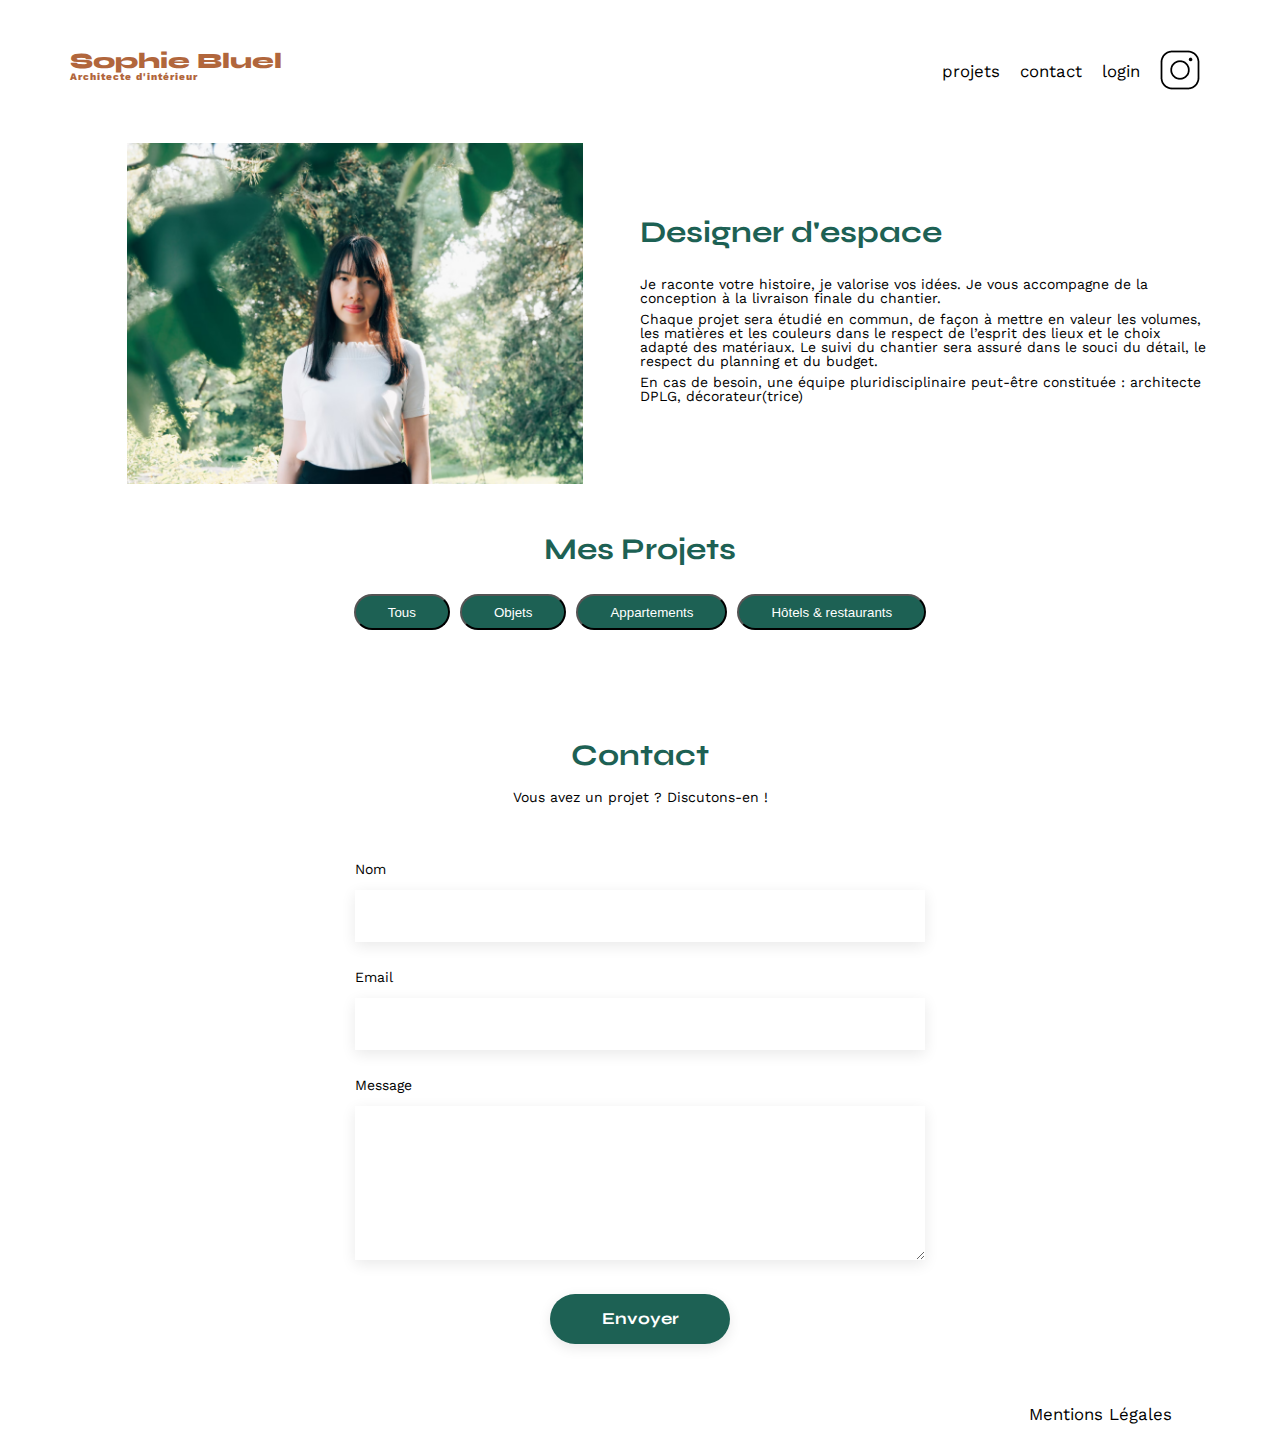
==== FrontEnd/index.html @ 84f20d96 "galerie fonctionnelle + filtres js wip" ====
<!DOCTYPE html>
<html lang="fr">
<head>
	<meta charset="UTF-8">
	<title>Sophie Bluel - Architecte d'intérieur</title>
	<meta name="viewport" content="width=device-width, initial-scale=1.0">
	<link rel="preconnect" href="https://fonts.googleapis.com">
	<link rel="preconnect" href="https://fonts.gstatic.com" crossorigin>
	<link href="https://fonts.googleapis.com/css2?family=Syne:wght@700;800&family=Work+Sans&display=swap" rel="stylesheet">
	<meta name="description" content="">
	<link rel="stylesheet" href="./assets/style.css">
	<script src="./assets/js/works.js" defer></script>
</head>
<body>
<header>
	<h1>Sophie Bluel <span>Architecte d'intérieur</span></h1>
	<nav>
		<ul>
			<li>projets</li>
			<li>contact</li>
			<li>login</li>
			<li><img src="./assets/icons/instagram.png" alt="Instagram"></li>
		</ul>
	</nav>
</header>
<main>
	<section id="introduction">
		<figure>
			<img src="./assets/images/sophie-bluel.png" alt="">
		</figure>
		<article>
			<h2>Designer d'espace</h2>
			<p>Je raconte votre histoire, je valorise vos idées. Je vous accompagne de la conception à la livraison finale du chantier.</p>
			<p>Chaque projet sera étudié en commun, de façon à mettre en valeur les volumes, les matières et les couleurs dans le respect de l’esprit des lieux et le choix adapté des matériaux. Le suivi du chantier sera assuré dans le souci du détail, le respect du planning et du budget.</p>
			<p>En cas de besoin, une équipe pluridisciplinaire peut-être constituée : architecte DPLG, décorateur(trice)</p>
		</article>
	</section>
	<section id="portfolio">
		<h2>Mes Projets</h2>
	
		<div class="categories">
			<button class="category" data-category="all">Tous</button>
			<button class="category" data-category="objets">Objets</button>
			<button class="category" data-category="appartements">Appartements</button>
			<button class="category" data-category="hôtel">Hôtels&nbsp;&&nbsp;restaurants</button>
		</div>

		<div class="gallery"></div>
	</section>
	<section id="contact">
		<h2>Contact</h2>
		<p>Vous avez un projet ? Discutons-en !</p>
		<form action="#" method="post">
			<label for="name">Nom</label>
			<input type="text" name="name" id="name">
			<label for="email">Email</label>
			<input type="email" name="email" id="email">
			<label for="message">Message</label>
			<textarea name="message" id="message" cols="30" rows="10"></textarea>
			<input type="submit" value="Envoyer">
		</form>
	</section>
</main>

<footer>
	<nav>
		<ul>
			<li>Mentions Légales</li>
		</ul>
	</nav>
</footer>
</body>
</html>
---- FrontEnd/assets/style.css ----
/* http://meyerweb.com/eric/tools/css/reset/
   v2.0 | 20110126
   License: none (public domain)
*/

html, body, div, span, applet, object, iframe,
h1, h2, h3, h4, h5, h6, p, blockquote, pre,
a, abbr, acronym, address, big, cite, code,
del, dfn, em, img, ins, kbd, q, s, samp,
small, strike, strong, sub, sup, tt, var,
b, u, i, center,
dl, dt, dd, ol, ul, li,
fieldset, form, label, legend,
table, caption, tbody, tfoot, thead, tr, th, td,
article, aside, canvas, details, embed,
figure, figcaption, footer, header, hgroup,
menu, nav, output, ruby, section, summary,
time, mark, audio, video {
	margin: 0;
	padding: 0;
	border: 0;
	font-size: 100%;
	font: inherit;
	vertical-align: baseline;
}
/* HTML5 display-role reset for older browsers */
article, aside, details, figcaption, figure,
footer, header, hgroup, menu, nav, section {
	display: block;
}
body {
	line-height: 1;
}
ol, ul {
	list-style: none;
}
blockquote, q {
	quotes: none;
}
blockquote:before, blockquote:after,
q:before, q:after {
	content: '';
	content: none;
}
table {
	border-collapse: collapse;
	border-spacing: 0;
}
/** end reset css**/
body {
	max-width: 1140px;
	margin:auto;
	font-family: 'Work Sans' ;
	font-size: 14px;
}
header {
	display: flex;
	justify-content: space-between;
	margin: 50px 0
}
section {
	margin: 50px 0
}

h1{
	display: flex;
	flex-direction: column;
	font-family: 'Syne';
	font-size: 22px;
	font-weight: 800;
	color: #B1663C
}

h1 > span {
	font-family: 'Work Sans';
	font-size:10px;
	letter-spacing: 0.1em;
;
}

h2{
	font-family: 'Syne';
	font-weight: 700;
	font-size: 30px;
	color: #1D6154
}
nav ul {
	display: flex;
	align-items: center;
	list-style-type: none;

}
nav li {
	padding: 0 10px;
	font-size: 1.2em;
}

li:hover {
	color: #B1663C;
}
#introduction {
	display: flex;
	align-items: center;
}
#introduction figure {
	flex: 1
}
#introduction img {
	display: block;
	margin: auto;
	width: 80%;
}

#introduction article {
	flex: 1
}
#introduction h2 {
	margin-bottom: 1em;
}

#introduction p {
	margin-bottom: 0.5em;
}
#portfolio h2 {
	text-align: center;
	margin-bottom: 1em;
}

.categories {
	display: flex;
	gap: 10px;
	width: 100%;
	justify-content: center;
}

.category {
	display: flex;
	justify-content: center;
	align-items: center;
	background-color: #1D6154;
	color: white;
	padding: 1rem 2rem;
	border-radius: 20px;
	height: 15px;
	cursor: pointer;
	
}

.gallery {
	width: 100%;
	display: grid;
	grid-template-columns: 1fr 1fr 1fr;
	grid-column-gap: 20px;
	grid-row-gap: 20px;
	padding: 30px 0;
}

.gallery img {
	width: 100%;

}
#contact {
	width: 50%;
margin: auto;
}
#contact > * {
	text-align: center;

}
#contact h2{
	margin-bottom: 20px;
}
#contact form {
	text-align: left;
	margin-top:30px;
	display: flex;
	flex-direction: column;
}

#contact input {
	height: 50px;
	font-size: 1.2em;
	border: none;
	box-shadow: 0px 4px 14px rgba(0, 0, 0, 0.09);
}
#contact label {
	margin: 2em 0 1em 0;
}
#contact textarea {
	border: none;
	box-shadow: 0px 4px 14px rgba(0, 0, 0, 0.09);
}

input[type="submit"]{
	font-family: 'Syne';
	font-weight: 700;
	color: white;
	background-color: #1D6154;
	margin : 2em auto ;
	width: 180px;
	text-align: center;
	border-radius: 60px ;
}

footer nav ul {
	display: flex;
	justify-content: flex-end;
	margin: 2em
}
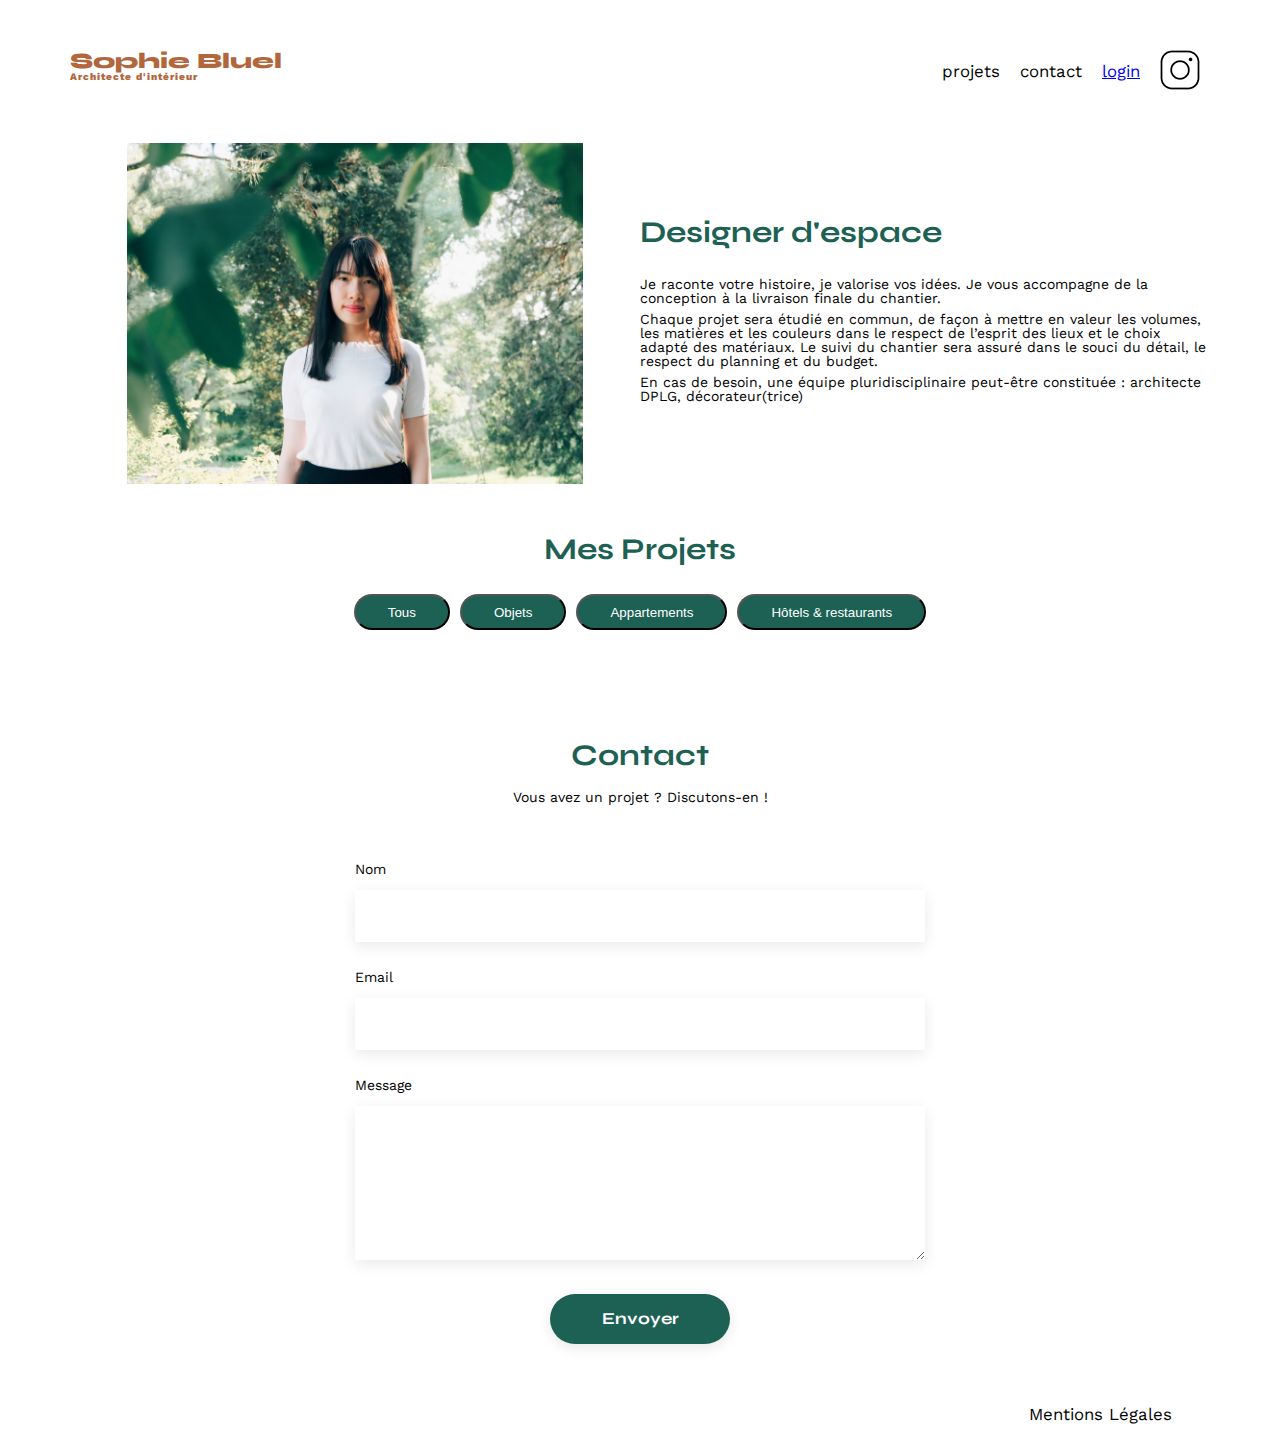
==== commit 5e539cf6: "création page login" ====
--- a/FrontEnd/index.html
+++ b/FrontEnd/index.html
@@ -8,7 +8,8 @@
 	<link rel="preconnect" href="https://fonts.gstatic.com" crossorigin>
 	<link href="https://fonts.googleapis.com/css2?family=Syne:wght@700;800&family=Work+Sans&display=swap" rel="stylesheet">
 	<meta name="description" content="">
-	<link rel="stylesheet" href="./assets/style.css">
+	<link rel="stylesheet" href="./assets/css/style.css">
+	<link rel="stylesheet" href="./assets/css/home.css">
 	<script src="./assets/js/works.js" defer></script>
 </head>
 <body>
@@ -18,8 +19,8 @@
 		<ul>
 			<li>projets</li>
 			<li>contact</li>
-			<li>login</li>
-			<li><img src="./assets/icons/instagram.png" alt="Instagram"></li>
+			<a href="login.html"><li>login</li></a>
+				<li><img src="./assets/icons/instagram.png" alt="Instagram"></li>
 		</ul>
 	</nav>
 </header>
@@ -39,10 +40,10 @@
 		<h2>Mes Projets</h2>
 	
 		<div class="categories">
-			<button class="category" data-category="all">Tous</button>
-			<button class="category" data-category="objets">Objets</button>
-			<button class="category" data-category="appartements">Appartements</button>
-			<button class="category" data-category="hôtel">Hôtels&nbsp;&&nbsp;restaurants</button>
+			<button class="category" data-category="0">Tous</button>
+			<button class="category" data-category="1">Objets</button>
+			<button class="category" data-category="2">Appartements</button>
+			<button class="category" data-category="3">Hôtels&nbsp;&&nbsp;restaurants</button>
 		</div>
 
 		<div class="gallery"></div>
--- a/FrontEnd/assets/css/style.css
+++ b/FrontEnd/assets/css/style.css
@@ -0,0 +1,117 @@
+/* http://meyerweb.com/eric/tools/css/reset/
+   v2.0 | 20110126
+   License: none (public domain)
+*/
+
+html, body, div, span, applet, object, iframe,
+h1, h2, h3, h4, h5, h6, p, blockquote, pre,
+a, abbr, acronym, address, big, cite, code,
+del, dfn, em, img, ins, kbd, q, s, samp,
+small, strike, strong, sub, sup, tt, var,
+b, u, i, center,
+dl, dt, dd, ol, ul, li,
+fieldset, form, label, legend,
+table, caption, tbody, tfoot, thead, tr, th, td,
+article, aside, canvas, details, embed,
+figure, figcaption, footer, header, hgroup,
+menu, nav, output, ruby, section, summary,
+time, mark, audio, video {
+	margin: 0;
+	padding: 0;
+	border: 0;
+	font-size: 100%;
+	font: inherit;
+	vertical-align: baseline;
+}
+/* HTML5 display-role reset for older browsers */
+article, aside, details, figcaption, figure,
+footer, header, hgroup, menu, nav, section {
+	display: block;
+}
+body {
+	line-height: 1;
+}
+ol, ul {
+	list-style: none;
+}
+blockquote, q {
+	quotes: none;
+}
+blockquote:before, blockquote:after,
+q:before, q:after {
+	content: '';
+	content: none;
+}
+table {
+	border-collapse: collapse;
+	border-spacing: 0;
+}
+/** end reset css**/
+body {
+	max-width: 1140px;
+	margin:auto;
+	font-family: 'Work Sans' ;
+	font-size: 14px;
+}
+header {
+	display: flex;
+	justify-content: space-between;
+	margin: 50px 0
+}
+section {
+	margin: 50px 0
+}
+
+h1{
+	display: flex;
+	flex-direction: column;
+	font-family: 'Syne';
+	font-size: 22px;
+	font-weight: 800;
+	color: #B1663C
+}
+
+h1 > span {
+	font-family: 'Work Sans';
+	font-size:10px;
+	letter-spacing: 0.1em;
+}
+
+h2{
+	font-family: 'Syne';
+	font-weight: 700;
+	font-size: 30px;
+	color: #1D6154
+}
+nav ul {
+	display: flex;
+	align-items: center;
+	list-style-type: none;
+
+}
+nav li {
+	padding: 0 10px;
+	font-size: 1.2em;
+}
+
+li:hover {
+	color: #B1663C;
+}
+
+input[type="submit"]{
+	font-family: 'Syne';
+	font-weight: 700;
+	color: white;
+	background-color: #1D6154;
+	margin : 2em auto ;
+	width: 180px;
+	text-align: center;
+	border-radius: 60px ;
+}
+
+footer nav ul {
+	display: flex;
+	justify-content: flex-end;
+	margin: 2em
+}
+
--- a/FrontEnd/assets/css/home.css
+++ b/FrontEnd/assets/css/home.css
@@ -0,0 +1,102 @@
+#introduction {
+    display: flex;
+    align-items: center;
+}
+
+#introduction figure {
+    flex: 1
+}
+
+#introduction img {
+    display: block;
+    margin: auto;
+    width: 80%;
+}
+
+#introduction article {
+    flex: 1
+}
+
+#introduction h2 {
+    margin-bottom: 1em;
+}
+
+#introduction p {
+    margin-bottom: 0.5em;
+}
+
+#portfolio h2 {
+    text-align: center;
+    margin-bottom: 1em;
+}
+
+.categories {
+    display: flex;
+    gap: 10px;
+    width: 100%;
+    justify-content: center;
+}
+
+.category {
+    display: flex;
+    justify-content: center;
+    align-items: center;
+    background-color: #1D6154;
+    color: white;
+    padding: 1rem 2rem;
+    border-radius: 20px;
+    height: 15px;
+    cursor: pointer;
+    
+}
+
+.gallery {
+    width: 100%;
+    display: grid;
+    grid-template-columns: 1fr 1fr 1fr;
+    grid-column-gap: 20px;
+    grid-row-gap: 20px;
+    padding: 30px 0;
+}
+
+.gallery img {
+    width: 100%;
+    
+}
+
+#contact {
+    width: 50%;
+    margin: auto;
+}
+
+#contact > * {
+    text-align: center;
+    
+}
+
+#contact h2{
+    margin-bottom: 20px;
+}
+
+#contact form {
+    text-align: left;
+    margin-top:30px;
+    display: flex;
+    flex-direction: column;
+}
+
+#contact input {
+    height: 50px;
+    font-size: 1.2em;
+    border: none;
+    box-shadow: 0px 4px 14px rgba(0, 0, 0, 0.09);
+}
+
+#contact label {
+    margin: 2em 0 1em 0;
+}
+
+#contact textarea {
+    border: none;
+    box-shadow: 0px 4px 14px rgba(0, 0, 0, 0.09);
+}
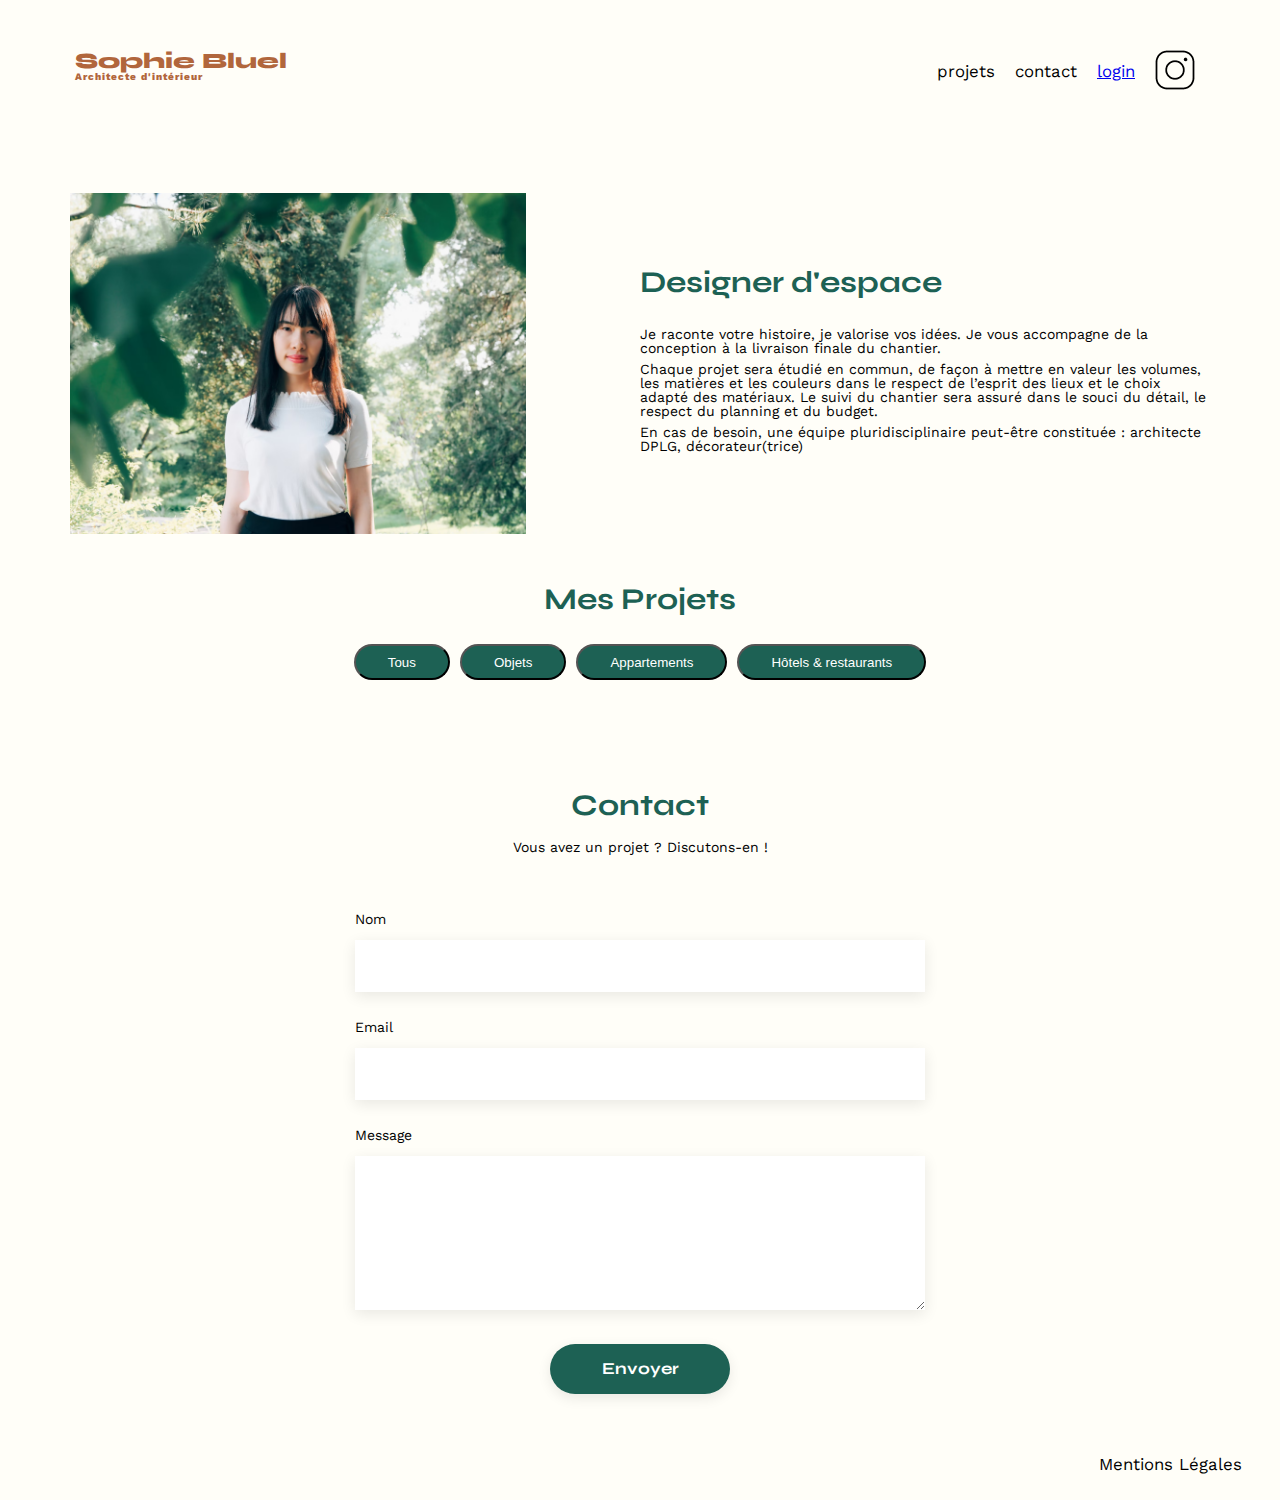
==== commit 3c4e21ba: "fix html/css + mdp oublié + ajout modal" ====
--- a/FrontEnd/index.html
+++ b/FrontEnd/index.html
@@ -10,65 +10,68 @@
 	<meta name="description" content="">
 	<link rel="stylesheet" href="./assets/css/style.css">
 	<link rel="stylesheet" href="./assets/css/home.css">
-	<script src="./assets/js/works.js" defer></script>
+	<link rel="stylesheet" href="./assets/css/utilities.css">
+	<script src="./assets/js/app.js" defer></script>
 </head>
 <body>
-<header>
-	<h1>Sophie Bluel <span>Architecte d'intérieur</span></h1>
-	<nav>
-		<ul>
-			<li>projets</li>
-			<li>contact</li>
-			<a href="login.html"><li>login</li></a>
-				<li><img src="./assets/icons/instagram.png" alt="Instagram"></li>
-		</ul>
-	</nav>
-</header>
-<main>
-	<section id="introduction">
-		<figure>
-			<img src="./assets/images/sophie-bluel.png" alt="">
-		</figure>
-		<article>
-			<h2>Designer d'espace</h2>
-			<p>Je raconte votre histoire, je valorise vos idées. Je vous accompagne de la conception à la livraison finale du chantier.</p>
-			<p>Chaque projet sera étudié en commun, de façon à mettre en valeur les volumes, les matières et les couleurs dans le respect de l’esprit des lieux et le choix adapté des matériaux. Le suivi du chantier sera assuré dans le souci du détail, le respect du planning et du budget.</p>
-			<p>En cas de besoin, une équipe pluridisciplinaire peut-être constituée : architecte DPLG, décorateur(trice)</p>
-		</article>
-	</section>
-	<section id="portfolio">
-		<h2>Mes Projets</h2>
+	<header>
+		<div class="nav">
+			<h1>Sophie Bluel <span>Architecte d'intérieur</span></h1>
+			<nav>
+				<ul>
+					<li>projets</li>
+					<li>contact</li>
+					<a href="login.html"><li>login</li></a>
+					<li><img src="./assets/icons/instagram.png" alt="Instagram"></li>
+				</ul>
+			</nav>
+		</div>
+	</header>
+	<main>
+		<section id="introduction">
+			<figure>
+				<img src="./assets/images/sophie-bluel.png" alt="">
+			</figure>
+			<article>
+				<h2>Designer d'espace</h2>
+				<p>Je raconte votre histoire, je valorise vos idées. Je vous accompagne de la conception à la livraison finale du chantier.</p>
+				<p>Chaque projet sera étudié en commun, de façon à mettre en valeur les volumes, les matières et les couleurs dans le respect de l’esprit des lieux et le choix adapté des matériaux. Le suivi du chantier sera assuré dans le souci du détail, le respect du planning et du budget.</p>
+				<p>En cas de besoin, une équipe pluridisciplinaire peut-être constituée : architecte DPLG, décorateur(trice)</p>
+			</article>
+		</section>
+		<section id="portfolio">
+			<h2>Mes Projets</h2>
+			
+			<div class="categories">
+				<button class="category" data-category="0">Tous</button>
+				<button class="category" data-category="1">Objets</button>
+				<button class="category" data-category="2">Appartements</button>
+				<button class="category" data-category="3">Hôtels&nbsp;&&nbsp;restaurants</button>
+			</div>
+			
+			<div class="gallery"></div>
+		</section>
+		<section id="contact">
+			<h2>Contact</h2>
+			<p>Vous avez un projet ? Discutons-en !</p>
+			<form action="#" method="post">
+				<label for="name">Nom</label>
+				<input type="text" name="name" id="name">
+				<label for="email">Email</label>
+				<input type="email" name="email" id="email">
+				<label for="message">Message</label>
+				<textarea name="message" id="message" cols="30" rows="10"></textarea>
+				<input type="submit" value="Envoyer">
+			</form>
+		</section>
+	</main>
 	
-		<div class="categories">
-			<button class="category" data-category="0">Tous</button>
-			<button class="category" data-category="1">Objets</button>
-			<button class="category" data-category="2">Appartements</button>
-			<button class="category" data-category="3">Hôtels&nbsp;&&nbsp;restaurants</button>
-		</div>
-
-		<div class="gallery"></div>
-	</section>
-	<section id="contact">
-		<h2>Contact</h2>
-		<p>Vous avez un projet ? Discutons-en !</p>
-		<form action="#" method="post">
-			<label for="name">Nom</label>
-			<input type="text" name="name" id="name">
-			<label for="email">Email</label>
-			<input type="email" name="email" id="email">
-			<label for="message">Message</label>
-			<textarea name="message" id="message" cols="30" rows="10"></textarea>
-			<input type="submit" value="Envoyer">
-		</form>
-	</section>
-</main>
-
-<footer>
-	<nav>
-		<ul>
-			<li>Mentions Légales</li>
-		</ul>
-	</nav>
-</footer>
+	<footer>
+		<nav>
+			<ul>
+				<li>Mentions Légales</li>
+			</ul>
+		</nav>
+	</footer>
 </body>
 </html>
--- a/FrontEnd/assets/css/style.css
+++ b/FrontEnd/assets/css/style.css
@@ -16,7 +16,7 @@
 figure, figcaption, footer, header, hgroup,
 menu, nav, output, ruby, section, summary,
 time, mark, audio, video {
-	margin: 0;
+	margin: 0; 
 	padding: 0;
 	border: 0;
 	font-size: 100%;
@@ -28,9 +28,18 @@
 footer, header, hgroup, menu, nav, section {
 	display: block;
 }
+
+html {
+    height: 100%; 
+}
+
 body {
-	line-height: 1;
+    display: flex;
+    flex-direction: column;
+    min-height: 100%;
+	background-color: #FFFEF8;
 }
+
 ol, ul {
 	list-style: none;
 }
@@ -48,18 +57,26 @@
 }
 /** end reset css**/
 body {
-	max-width: 1140px;
 	margin:auto;
-	font-family: 'Work Sans' ;
+	font-family: 'Work Sans';
 	font-size: 14px;
+	line-height: 1;
 }
+
 header {
 	display: flex;
+	margin: 50px 0;
+}
+
+.nav {
+	display: flex;
 	justify-content: space-between;
-	margin: 50px 0
+	padding: 0 75px;
+	width: 100%;
 }
+
 section {
-	margin: 50px 0
+	margin: 50px 0;
 }
 
 h1{
@@ -83,6 +100,7 @@
 	font-size: 30px;
 	color: #1D6154
 }
+
 nav ul {
 	display: flex;
 	align-items: center;
@@ -109,9 +127,17 @@
 	border-radius: 60px ;
 }
 
+main {
+	max-width: 1140px;
+	margin: auto;
+}
+
 footer nav ul {
 	display: flex;
 	justify-content: flex-end;
-	margin: 2em
+	margin: 2em;
 }
 
+#logout-link {
+	border: none;
+}--- a/FrontEnd/assets/css/home.css
+++ b/FrontEnd/assets/css/home.css
@@ -4,12 +4,11 @@
 }
 
 #introduction figure {
-    flex: 1
+    flex: 1;
 }
 
 #introduction img {
     display: block;
-    margin: auto;
     width: 80%;
 }
 
--- a/FrontEnd/assets/css/utilities.css
+++ b/FrontEnd/assets/css/utilities.css
@@ -0,0 +1,20 @@
+.borderless-button {
+	border: none;
+	background-color: transparent;
+}
+
+.underline {
+	text-decoration: underline;
+}
+
+.text-600 {
+	font-weight: 600;
+}
+
+.hidden {
+	display: none;
+}
+
+.flex {
+	display: flex;
+}